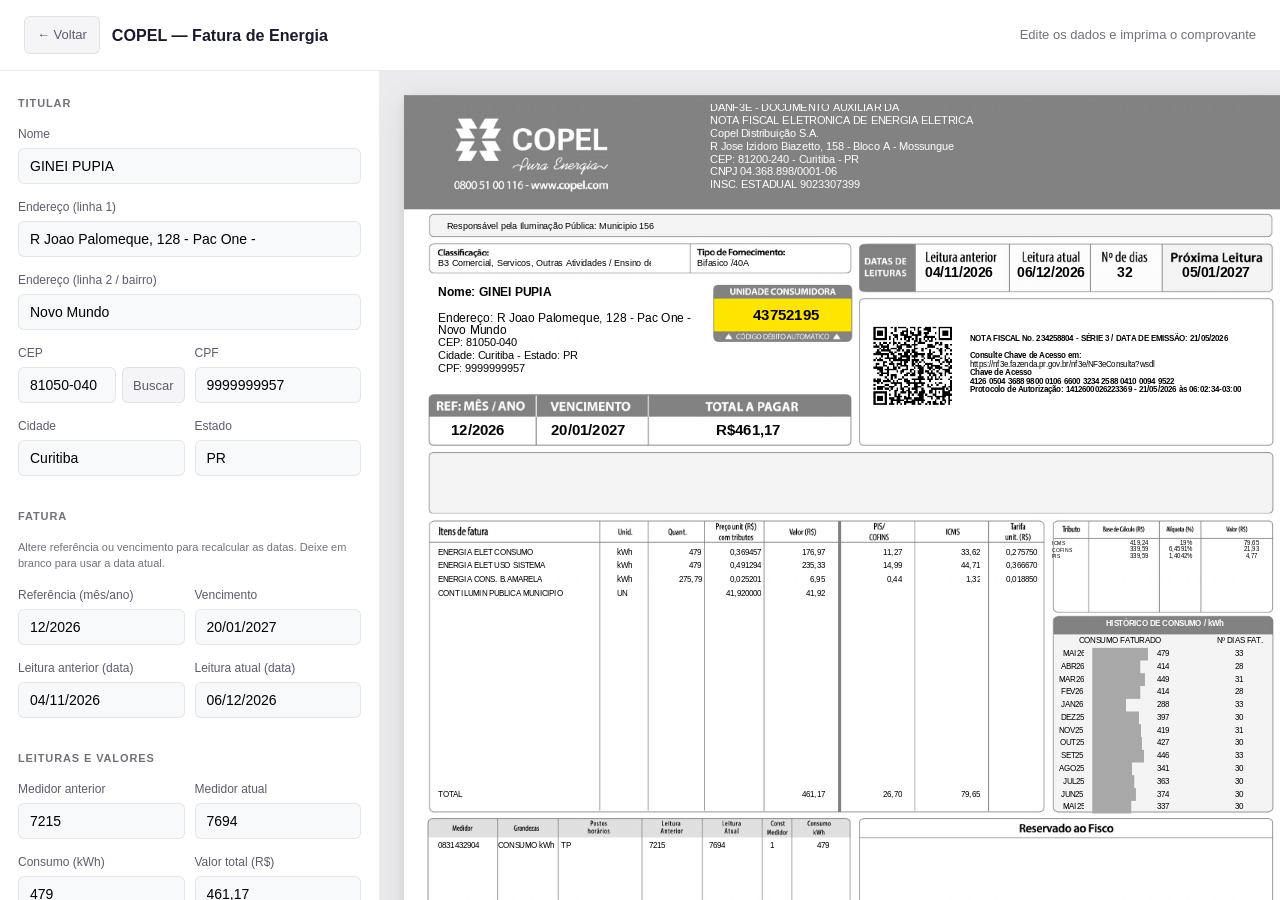
==== modulos/copel.html @ 579d8965 "1.1.0" ====
<!DOCTYPE html>
<html lang="pt-BR">
  <head>
    <meta charset="UTF-8" />
    <meta name="viewport" content="width=device-width, initial-scale=1.0" />
    <title>COPEL — Fatura de Energia</title>
    <style>
    *, *::before, *::after { box-sizing: border-box; margin: 0; padding: 0; }

    :root {
      --bg: #f5f5f7;
      --surface: #ffffff;
      --border: rgba(0, 0, 0, 0.08);
      --border-focus: rgba(233, 69, 96, 0.35);
      --text-primary: #1a1a2e;
      --text-secondary: #5c5c6e;
      --text-muted: #71717a;
      --accent: #e94560;
      --radius: 10px;
      --radius-sm: 6px;
    }

    html, body {
      height: 100%;
      overflow: hidden;
      font-family: "Segoe UI", Arial, sans-serif;
      background: var(--bg);
      color: var(--text-primary);
      font-size: 14px;
      line-height: 1.5;
    }

    a { color: inherit; text-decoration: none; }

    .app {
      display: grid;
      grid-template-columns: 380px 1fr;
      grid-template-rows: auto minmax(0, 1fr);
      height: 100vh;
      height: 100dvh;
      overflow: hidden;
    }

    .app-header {
      grid-column: 1 / -1;
      padding: 16px 24px;
      background: var(--surface);
      border-bottom: 1px solid var(--border);
      display: flex;
      align-items: center;
      gap: 12px;
    }

    .btn-back {
      display: inline-flex;
      align-items: center;
      gap: 6px;
      padding: 8px 12px;
      border-radius: var(--radius-sm);
      font-size: 13px;
      font-weight: 500;
      color: var(--text-secondary);
      background: var(--bg);
      border: 1px solid var(--border);
    }

    .app-header h1 { font-size: 1.15rem; font-weight: 700; }
    .app-header p { font-size: 13px; color: var(--text-muted); margin-left: auto; }

    .sidebar {
      background: var(--surface);
      border-right: 1px solid var(--border);
      padding: 20px 18px;
      overflow-y: auto;
      min-height: 0;
      display: flex;
      flex-direction: column;
      gap: 14px;
    }

    .sidebar-title {
      font-size: 11px;
      font-weight: 600;
      letter-spacing: 0.08em;
      text-transform: uppercase;
      color: var(--text-muted);
      margin-top: 4px;
    }

    .field { display: flex; flex-direction: column; gap: 5px; }
    .field label { font-size: 12px; font-weight: 500; color: var(--text-secondary); }
    .field input {
      width: 100%;
      padding: 9px 11px;
      border: 1px solid var(--border);
      border-radius: var(--radius-sm);
      font-family: inherit;
      font-size: 14px;
      background: #f8f9fa;
    }
    .field input:focus {
      outline: none;
      border-color: var(--border-focus);
      background: #fff;
    }

    .field-row {
      display: grid;
      grid-template-columns: 1fr 1fr;
      gap: 10px;
    }

    .field-hint {
      font-size: 11px;
      color: var(--text-muted);
    }

    .divider { height: 1px; background: var(--border); }

    .btn {
      appearance: none;
      border: 1px solid var(--border);
      border-radius: var(--radius-sm);
      padding: 10px 14px;
      font-weight: 600;
      font-size: 14px;
      cursor: pointer;
      display: inline-flex;
      align-items: center;
      justify-content: center;
      gap: 8px;
    }

    .btn-primary {
      background: var(--accent);
      border-color: transparent;
      color: #fff;
      width: 100%;
    }

    .preview-area {
      padding: 24px;
      overflow: auto;
      background: #ebebed;
      min-height: 0;
      min-width: 0;
    }

    .preview-wrap {
      width: 893px;
      margin: 0 auto;
      background: #fff;
      box-shadow: 0 2px 8px rgba(0,0,0,0.06), 0 8px 32px rgba(0,0,0,0.09);
      overflow: hidden;
    }

    #frame-doc {
      display: block;
      width: 893px;
      height: 1263px;
      border: none;
      background: #fff;
      overflow: hidden;
      vertical-align: top;
    }

    #msg-erro-doc {
      display: none;
      padding: 16px;
      margin: 24px;
      background: #fff3f3;
      border: 1px solid #e74c3c;
      border-radius: 8px;
      color: #c0392b;
      font-size: 14px;
    }

    #msg-erro-doc.visivel { display: block; }

    @media (max-width: 900px) {
      .app { grid-template-columns: 1fr; grid-template-rows: auto auto 1fr; overflow: auto; height: auto; min-height: 100vh; }
      html, body { overflow: auto; }
      .sidebar { max-height: none; border-right: none; border-bottom: 1px solid var(--border); }
      .field-row { grid-template-columns: 1fr; }
    }

    @media print {
      .app-header,
      .sidebar,
      #msg-erro-doc { display: none !important; }
      html, body, .app {
        overflow: hidden !important;
        height: auto !important;
        margin: 0 !important;
        padding: 0 !important;
      }
      .preview-area {
        padding: 0 !important;
        margin: 0 !important;
        background: #fff !important;
        overflow: hidden !important;
      }
      .preview-wrap {
        box-shadow: none !important;
        margin: 0 !important;
        width: 210mm !important;
        height: 297mm !important;
        overflow: hidden !important;
      }
      #frame-doc {
        width: 210mm !important;
        height: 297mm !important;
        min-height: auto !important;
        box-shadow: none !important;
        border: none !important;
      }
    }
    </style>
  </head>
  <body>
    <div class="app">
      <header class="app-header no-print">
        <a href="../index.html" class="btn-back">← Voltar</a>
        <h1>COPEL — Fatura de Energia</h1>
        <p>Edite os dados e imprima o comprovante</p>
      </header>

      <aside class="sidebar no-print">
        <span class="sidebar-title">Titular</span>
        <div class="field">
          <label for="inp-nome">Nome</label>
          <input id="inp-nome" type="text" autocapitalize="characters" style="text-transform:uppercase" />
        </div>
        <div class="field">
          <label for="inp-endereco1">Endereço (linha 1)</label>
          <input id="inp-endereco1" type="text" />
        </div>
        <div class="field">
          <label for="inp-endereco2">Endereço (linha 2 / bairro)</label>
          <input id="inp-endereco2" type="text" />
        </div>
        <div class="field-row">
          <div class="field">
            <label for="inp-cep">CEP <span id="cep-status" style="font-size:11px;font-weight:400;color:var(--text-muted)"></span></label>
            <div style="display:flex;gap:6px">
              <input id="inp-cep" type="text" inputmode="numeric" maxlength="9" style="flex:1;min-width:0" />
              <button type="button" id="btn-buscar-cep" style="padding:0 10px;border-radius:var(--radius-sm);border:1px solid var(--border);background:var(--bg);font-size:13px;cursor:pointer;white-space:nowrap;color:var(--text-secondary)">Buscar</button>
            </div>
          </div>
          <div class="field">
            <label for="inp-cpf">CPF</label>
            <input id="inp-cpf" type="text" inputmode="numeric" maxlength="14" />
          </div>
        </div>
        <div class="field-row">
          <div class="field">
            <label for="inp-cidade">Cidade</label>
            <input id="inp-cidade" type="text" />
          </div>
          <div class="field">
            <label for="inp-estado">Estado</label>
            <input id="inp-estado" type="text" maxlength="2" />
          </div>
        </div>

        <div class="divider"></div>
        <span class="sidebar-title">Fatura</span>
        <p class="field-hint">Altere referência ou vencimento para recalcular as datas. Deixe em branco para usar a data atual.</p>
        <div class="field-row">
          <div class="field">
            <label for="inp-ref-mes">Referência (mês/ano)</label>
            <input id="inp-ref-mes" type="text" inputmode="numeric" maxlength="7" placeholder="MM/AAAA" />
          </div>
          <div class="field">
            <label for="inp-vencimento">Vencimento</label>
            <input id="inp-vencimento" type="text" inputmode="numeric" maxlength="10" placeholder="DD/MM/AAAA" />
          </div>
        </div>
        <div class="field-row">
          <div class="field">
            <label for="inp-leitura-ant">Leitura anterior (data)</label>
            <input id="inp-leitura-ant" type="text" readonly />
          </div>
          <div class="field">
            <label for="inp-leitura-atual">Leitura atual (data)</label>
            <input id="inp-leitura-atual" type="text" readonly />
          </div>
        </div>

        <div class="divider"></div>
        <span class="sidebar-title">Leituras e valores</span>
        <div class="field-row">
          <div class="field">
            <label for="inp-leitura-ant-num">Medidor anterior</label>
            <input id="inp-leitura-ant-num" type="text" inputmode="numeric" />
          </div>
          <div class="field">
            <label for="inp-leitura-atual-num">Medidor atual</label>
            <input id="inp-leitura-atual-num" type="text" inputmode="numeric" />
          </div>
        </div>
        <div class="field-row">
          <div class="field">
            <label for="inp-consumo">Consumo (kWh)</label>
            <input id="inp-consumo" type="text" inputmode="numeric" />
          </div>
          <div class="field">
            <label for="inp-valor">Valor total (R$)</label>
            <input id="inp-valor" type="text" inputmode="decimal" />
          </div>
        </div>
        <div class="field">
          <label for="inp-unidade">Unidade consumidora</label>
          <input id="inp-unidade" type="text" inputmode="numeric" />
        </div>

        <button type="button" id="btn-imprimir" class="btn btn-primary">Imprimir comprovante</button>
      </aside>

      <main class="preview-area">
        <p id="msg-erro-doc" class="no-print" role="alert">
          Não foi possível carregar o comprovante. Verifique se o arquivo <strong>modulos/copel/doc.html</strong> existe.
        </p>
        <div class="preview-wrap">
          <iframe id="frame-doc" title="Fatura COPEL" src="copel/doc.html" scrolling="no"></iframe>
        </div>
      </main>
    </div>

    <script>
      const $ = (id) => document.getElementById(id);
      const frame = $("frame-doc");
      const msgErroDoc = $("msg-erro-doc");

      const defaults = {
        nome: "GINEI PUPIA",
        endereco1: "R Joao Palomeque, 128 - Pac One -",
        endereco2: "Novo Mundo",
        cep: "81050-040",
        cidade: "Curitiba",
        estado: "PR",
        cpf: "9999999957",
        leituraAntNum: "7215",
        leituraAtualNum: "7694",
        consumo: "479",
        valor: "461,17",
        unidade: "43752195",
      };

      function pad2(n) { return String(n).padStart(2, "0"); }

      function formatarData(d) {
        return `${pad2(d.getDate())}/${pad2(d.getMonth() + 1)}/${d.getFullYear()}`;
      }

      function calcularDatasAutomaticas() {
        const hoje = new Date();
        const diasEntreLeituras = 32;

        // Mês de referência: usa o campo se preenchido e válido, senão mês atual
        const refMesStr = ($("inp-ref-mes") || {}).value || "";
        let refDate = null;
        if (/^\d{2}\/\d{4}$/.test(refMesStr.trim())) {
          const [m, y] = refMesStr.trim().split("/");
          const t = new Date(+y, +m - 1, 1);
          if (!isNaN(t.getTime())) refDate = t;
        }
        const base = refDate || hoje;
        const mes = base.getMonth();
        const ano = base.getFullYear();
        const refMes = `${pad2(mes + 1)}/${ano}`;

        // Vencimento: usa o campo se preenchido e válido, senão dia 20 do mês seguinte ao ref
        const vencStr = ($("inp-vencimento") || {}).value || "";
        let vencimento;
        if (/^\d{2}\/\d{2}\/\d{4}$/.test(vencStr.trim())) {
          vencimento = vencStr.trim();
        } else {
          let vencMes = mes + 1;
          let vencAno = ano;
          if (vencMes > 11) { vencMes = 0; vencAno += 1; }
          vencimento = formatarData(new Date(vencAno, vencMes, 20));
        }

        // Leitura atual: se ref personalizado, usa último dia do mês (sem ultrapassar hoje)
        let leituraAtual;
        if (refDate) {
          const ultimoDia = new Date(ano, mes + 1, 0);
          leituraAtual = ultimoDia > hoje ? new Date(hoje) : ultimoDia;
        } else {
          leituraAtual = new Date(hoje);
        }

        const leituraAnterior = new Date(leituraAtual);
        leituraAnterior.setDate(leituraAnterior.getDate() - diasEntreLeituras);

        const proximaLeitura = new Date(leituraAtual);
        proximaLeitura.setDate(proximaLeitura.getDate() + 30);

        const emissao = new Date(leituraAtual);
        emissao.setDate(emissao.getDate() + 2);

        return {
          refMes,
          vencimento,
          leituraAtual: formatarData(leituraAtual),
          leituraAnterior: formatarData(leituraAnterior),
          proximaLeitura: formatarData(proximaLeitura),
          numDias: String(diasEntreLeituras),
          emissao: formatarData(emissao),
        };
      }

      function maskMesAno(v) {
        const d = String(v || "").replace(/\D/g, "").slice(0, 6);
        if (d.length <= 2) return d;
        return `${d.slice(0, 2)}/${d.slice(2)}`;
      }

      function maskData(v) {
        const d = String(v || "").replace(/\D/g, "").slice(0, 8);
        if (d.length <= 2) return d;
        if (d.length <= 4) return `${d.slice(0, 2)}/${d.slice(2)}`;
        return `${d.slice(0, 2)}/${d.slice(2, 4)}/${d.slice(4)}`;
      }

      function maskCep(v) {
        const d = String(v || "").replace(/\D/g, "").slice(0, 8);
        if (d.length <= 5) return d;
        return `${d.slice(0, 5)}-${d.slice(5)}`;
      }

      function maskCpf(v) {
        const d = String(v || "").replace(/\D/g, "").slice(0, 11);
        if (d.length < 11) return d;
        return `${d.slice(0, 3)}.${d.slice(3, 6)}.${d.slice(6, 9)}-${d.slice(9)}`;
      }

      function maskCpfOculto(v) {
        const d = String(v || "").replace(/\D/g, "").slice(0, 11);
        if (d.length < 11) return maskCpf(d);
        return `***.***.*${d[7]}${d[8]}-${d[9]}${d[10]}`;
      }

      let _cpfRaw = "";

      function toTitleCase(str) {
        return str.toLowerCase().replace(/(?:^|\s)\S/g, (c) => c.toUpperCase());
      }

      async function buscarCep(cep) {
        const status = $("cep-status");
        const btn = $("btn-buscar-cep");
        status.textContent = "buscando...";
        status.style.color = "var(--text-muted)";
        btn.disabled = true;
        try {
          const r = await fetch(`https://viacep.com.br/ws/${cep}/json/`);
          if (!r.ok) throw new Error("erro");
          const d = await r.json();
          if (d.erro) throw new Error("não encontrado");
          if (d.logradouro) $("inp-endereco1").value = toTitleCase(d.logradouro);
          if (d.bairro) $("inp-endereco2").value = toTitleCase(d.bairro);
          if (d.localidade) $("inp-cidade").value = toTitleCase(d.localidade);
          if (d.uf) $("inp-estado").value = d.uf.toUpperCase();
          status.textContent = "✓";
          status.style.color = "#22c55e";
          aplicarNoDocumento();
        } catch (_) {
          status.textContent = "não encontrado";
          status.style.color = "#ef4444";
        } finally {
          btn.disabled = false;
        }
      }

      function cpfMascaradoFatura(cpf) {
        const d = String(cpf || "").replace(/\D/g, "");
        if (d.length < 11) return `CPF: ${cpf}`;
        return `CPF: ***.***.*${d[7]}${d[8]}-${d[9]}${d[10]}`;
      }

      function cpfMascaradoBoleto(cpf) {
        const d = String(cpf || "").replace(/\D/g, "");
        if (d.length < 11) return cpf;
        return `***.***.*${d[7]}${d[8]}-${d[9]}${d[10]}`;
      }

      function formatarValorReais(v) {
        const n = String(v || "").replace(",", ".").trim();
        const num = parseFloat(n);
        if (Number.isNaN(num)) return `R$${v}`;
        return `R$${num.toFixed(2).replace(".", ",")}`;
      }

      function formatarValorNum(v) {
        return String(v || "").replace(".", ",").replace(/[^\d,]/g, "");
      }

      function obterEstado() {
        const datas = calcularDatasAutomaticas();
        const leituraAnt = parseInt($("inp-leitura-ant-num").value, 10) || 0;
        const leituraAtu = parseInt($("inp-leitura-atual-num").value, 10) || 0;
        let consumo = $("inp-consumo").value.trim();
        if (!consumo && leituraAtu > leituraAnt) consumo = String(leituraAtu - leituraAnt);

        return {
          nome: $("inp-nome").value.trim().toUpperCase(),
          endereco1: $("inp-endereco1").value.trim(),
          endereco2: $("inp-endereco2").value.trim(),
          cep: $("inp-cep").value.trim(),
          cidade: $("inp-cidade").value.trim(),
          estado: $("inp-estado").value.trim().toUpperCase(),
          cpf: _cpfRaw || $("inp-cpf").value.replace(/\D/g, ""),
          leituraAntNum: $("inp-leitura-ant-num").value.trim(),
          leituraAtualNum: $("inp-leitura-atual-num").value.trim(),
          consumo: consumo,
          valor: formatarValorNum($("inp-valor").value),
          unidade: $("inp-unidade").value.trim(),
          ...datas,
        };
      }

      function setCampo(doc, campo, texto) {
        doc.querySelectorAll(`[data-campo="${campo}"]`).forEach((el) => {
          el.textContent = texto;
        });
      }

      function ajustarAlturaPreview() {
        try {
          const doc = frame.contentDocument;
          const pf = doc && doc.getElementById("pf1");
          if (!pf) return;
          const altura = Math.ceil(pf.getBoundingClientRect().height) || 1263;
          frame.style.height = `${altura}px`;
          const wrap = frame.parentElement;
          if (wrap) wrap.style.height = `${altura}px`;
        } catch (_) {}
      }

      function aplicarNoDocumento() {
        let doc;
        try {
          doc = frame.contentDocument;
        } catch (_) {
          msgErroDoc.classList.add("visivel");
          return;
        }
        if (!doc || !doc.querySelector("#pf1")) {
          msgErroDoc.classList.add("visivel");
          return;
        }
        msgErroDoc.classList.remove("visivel");

        const s = obterEstado();
        const valorRs = formatarValorReais(s.valor);
        const boletoEnd = `${s.endereco1} ${s.endereco2} ${s.cidade} - ${s.estado} - CEP ${s.cep}`
          .replace(/\s+/g, " ")
          .trim()
          .toUpperCase();

        setCampo(doc, "nome-linha", `Nome: ${s.nome}`);
        setCampo(doc, "endereco-linha1", `Endereço: ${s.endereco1}`);
        setCampo(doc, "endereco-linha2", s.endereco2);
        setCampo(doc, "cep-linha", `CEP: ${s.cep}`);
        setCampo(doc, "cidade-linha", `Cidade: ${s.cidade} - Estado: ${s.estado}`);
        setCampo(doc, "cpf-linha", cpfMascaradoFatura(s.cpf));

        setCampo(doc, "ref-mes", s.refMes);
        setCampo(doc, "vencimento-meio", s.vencimento);
        setCampo(doc, "vencimento-boleto", s.vencimento);

        setCampo(doc, "leitura-anterior-data", s.leituraAnterior);
        setCampo(doc, "leitura-atual-data", s.leituraAtual);
        setCampo(doc, "proxima-leitura", s.proximaLeitura);
        setCampo(doc, "num-dias", s.numDias);
        setCampo(doc, "data-emissao", s.emissao);
        setCampo(doc, "data-doc-boleto", s.emissao);

        setCampo(doc, "leitura-ant-num", s.leituraAntNum);
        setCampo(doc, "leitura-atual-num", s.leituraAtualNum);
        setCampo(doc, "consumo-faturado", s.consumo);
        setCampo(doc, "unidade-consumidora", s.unidade);
        setCampo(doc, "unidade-boleto", s.unidade);

        setCampo(doc, "valor-header", valorRs);
        setCampo(doc, "valor-total-num", formatarValorNum(s.valor));
        setCampo(doc, "valor-boleto1", valorRs);
        setCampo(doc, "valor-boleto2", valorRs);

        setCampo(doc, "boleto-nome", s.nome.toUpperCase());
        setCampo(doc, "boleto-nome2", s.nome.toUpperCase());
        setCampo(doc, "boleto-cpf", cpfMascaradoBoleto(s.cpf));
        setCampo(doc, "boleto-cpf2", cpfMascaradoBoleto(s.cpf));
        setCampo(doc, "boleto-endereco", boletoEnd);

        if (!$("inp-ref-mes").value.trim()) $("inp-ref-mes").value = s.refMes;
        if (!$("inp-vencimento").value.trim()) $("inp-vencimento").value = s.vencimento;
        $("inp-leitura-ant").value = s.leituraAnterior;
        $("inp-leitura-atual").value = s.leituraAtual;
        if (s.consumo && !$("inp-consumo").value.trim()) $("inp-consumo").value = s.consumo;
        ajustarAlturaPreview();
      }

      function preencherFormulario() {
        $("inp-nome").value = defaults.nome.toUpperCase();
        $("inp-endereco1").value = defaults.endereco1;
        $("inp-endereco2").value = defaults.endereco2;
        $("inp-cep").value = defaults.cep;
        $("inp-cidade").value = defaults.cidade;
        $("inp-estado").value = defaults.estado;
        _cpfRaw = String(defaults.cpf).replace(/\D/g, "").slice(0, 11);
        $("inp-cpf").value = maskCpfOculto(_cpfRaw);
        $("inp-leitura-ant-num").value = defaults.leituraAntNum;
        $("inp-leitura-atual-num").value = defaults.leituraAtualNum;
        $("inp-consumo").value = defaults.consumo;
        $("inp-valor").value = defaults.valor;
        $("inp-unidade").value = defaults.unidade;
      }

      function aoDigitar() {
        aplicarNoDocumento();
      }

      frame.addEventListener("load", () => {
        setTimeout(() => {
          aplicarNoDocumento();
          ajustarAlturaPreview();
        }, 50);
      });

      frame.addEventListener("error", () => {
        msgErroDoc.classList.add("visivel");
      });

      document.querySelector(".sidebar").addEventListener("input", (e) => {
        if (e.target.id === "inp-nome") {
          const pos = e.target.selectionStart;
          e.target.value = e.target.value.toUpperCase();
          e.target.setSelectionRange(pos, pos);
        }
        if (e.target.id === "inp-ref-mes") e.target.value = maskMesAno(e.target.value);
        if (e.target.id === "inp-vencimento") e.target.value = maskData(e.target.value);
        if (e.target.id === "inp-cep") {
          e.target.value = maskCep(e.target.value);
          $("cep-status").textContent = "";
        }
        if (e.target.id === "inp-cpf") {
          _cpfRaw = e.target.value.replace(/\D/g, "").slice(0, 11);
          e.target.value = maskCpf(_cpfRaw);
        }
        if (e.target.id === "inp-leitura-ant-num" || e.target.id === "inp-leitura-atual-num") {
          const ant = parseInt($("inp-leitura-ant-num").value, 10) || 0;
          const atu = parseInt($("inp-leitura-atual-num").value, 10) || 0;
          if (atu > ant) $("inp-consumo").value = String(atu - ant);
        }
        aoDigitar();
      });

      $("btn-buscar-cep").addEventListener("click", () => {
        const digits = $("inp-cep").value.replace(/\D/g, "");
        if (digits.length === 8) buscarCep(digits);
        else { $("cep-status").textContent = "CEP incompleto"; $("cep-status").style.color = "#ef4444"; }
      });

      $("inp-cpf").addEventListener("focus", () => {
        $("inp-cpf").value = maskCpf(_cpfRaw);
      });

      $("inp-cpf").addEventListener("blur", () => {
        _cpfRaw = $("inp-cpf").value.replace(/\D/g, "").slice(0, 11);
        if (_cpfRaw.length === 11) $("inp-cpf").value = maskCpfOculto(_cpfRaw);
      });

      $("btn-imprimir").addEventListener("click", () => {
        aplicarNoDocumento();
        const tituloOriginal = document.title;
        const nome = $("inp-nome").value.trim() || "COPEL";
        document.title = `Fatura COPEL ${nome}`;
        const imprimir = () => {
          try {
            const win = frame.contentWindow;
            if (!win || !frame.contentDocument?.getElementById("pf1")) {
              window.print();
              return;
            }
            win.focus();
            win.print();
          } catch (_) {
            window.print();
          }
        };
        setTimeout(imprimir, 100);
        setTimeout(() => { document.title = tituloOriginal; }, 2000);
      });

      (function aplicarTema() {
        try {
          const cfg = JSON.parse(localStorage.getItem("lanhouse_config") || "{}");
          if (cfg.corTema) document.documentElement.style.setProperty("--accent", cfg.corTema);
        } catch (_) {}
      })();

      preencherFormulario();
      // iframe pode carregar depois do script — load handler aplica os dados
    </script>
  </body>
</html>
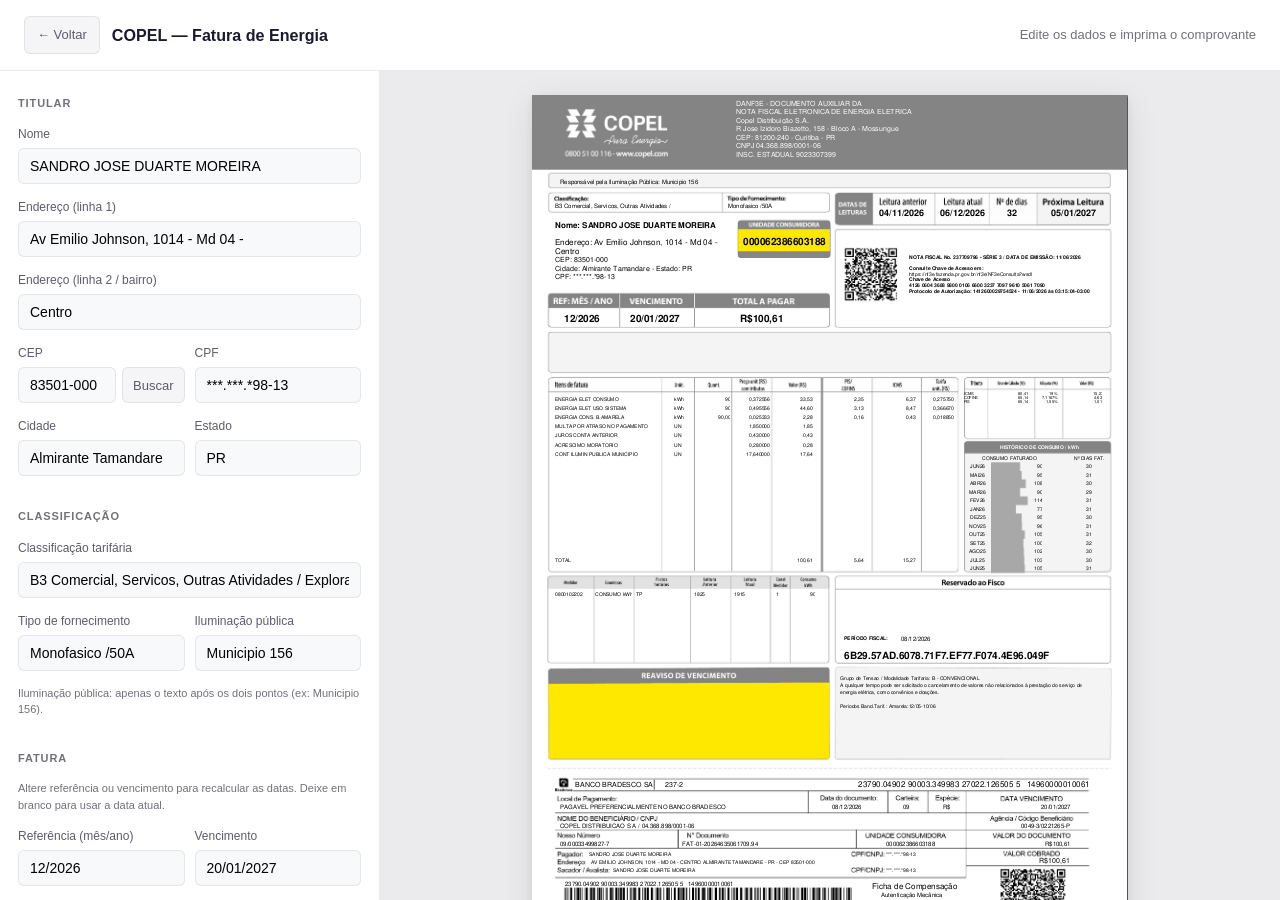
==== commit 38adc710: "1.1.1" ====
--- a/modulos/copel.html
+++ b/modulos/copel.html
@@ -113,6 +113,30 @@
     .field-hint {
       font-size: 11px;
       color: var(--text-muted);
+    }
+
+    .checkbox-label {
+      display: flex;
+      align-items: center;
+      gap: 8px;
+      cursor: pointer;
+      font-size: 14px;
+      color: var(--text-primary);
+    }
+
+    .checkbox-label input {
+      width: 16px;
+      height: 16px;
+      accent-color: var(--accent);
+    }
+
+    .reaviso-campos {
+      display: grid;
+      gap: 10px;
+    }
+
+    .reaviso-campos[hidden] {
+      display: none !important;
     }
 
     .divider { height: 1px; background: var(--border); }
@@ -147,21 +171,21 @@
     }
 
     .preview-wrap {
-      width: 893px;
+      width: 596px;
       margin: 0 auto;
       background: #fff;
       box-shadow: 0 2px 8px rgba(0,0,0,0.06), 0 8px 32px rgba(0,0,0,0.09);
       overflow: hidden;
     }
 
-    #frame-doc {
+    #copel-doc {
       display: block;
-      width: 893px;
-      height: 1263px;
-      border: none;
+      width: 596px;
+      height: 842px;
+      margin: 0;
+      padding: 0;
       background: #fff;
       overflow: hidden;
-      vertical-align: top;
     }
 
     #msg-erro-doc {
@@ -207,15 +231,675 @@
         height: 297mm !important;
         overflow: hidden !important;
       }
-      #frame-doc {
+      #copel-doc {
         width: 210mm !important;
         height: 297mm !important;
-        min-height: auto !important;
-        box-shadow: none !important;
-        border: none !important;
+        overflow: hidden !important;
       }
     }
     </style>
+    <!-- @build:copel-styles-start -->
+<style id="copel-doc-styles">
+
+/*! 
+ * Base CSS for pdf2htmlEX
+ * Copyright 2012,2013 Lu Wang <coolwanglu@gmail.com> 
+ * https://github.com/pdf2htmlEX/pdf2htmlEX/blob/master/share/LICENSE
+ */#sidebar{position:absolute;top:0;left:0;bottom:0;width:250px;padding:0;margin:0;overflow:auto}#page-container{position:absolute;top:0;left:0;margin:0;padding:0;border:0}@media screen{#sidebar.opened+#page-container{left:250px}#page-container{bottom:0;right:0;overflow:auto}.loading-indicator{display:none}.loading-indicator.active{display:block;position:absolute;width:64px;height:64px;top:50%;left:50%;margin-top:-32px;margin-left:-32px}.loading-indicator img{position:absolute;top:0;left:0;bottom:0;right:0}}@media print{@page{margin:0}html{margin:0}body{margin:0;-webkit-print-color-adjust:exact}#sidebar{display:none}#page-container{width:auto;height:auto;overflow:visible;background-color:transparent}.d{display:none}}.pf{position:relative;background-color:white;overflow:hidden;margin:0;border:0}.pc{position:absolute;border:0;padding:0;margin:0;top:0;left:0;width:100%;height:100%;overflow:hidden;display:block;transform-origin:0 0;-ms-transform-origin:0 0;-webkit-transform-origin:0 0}.pc.opened{display:block}.bf{position:absolute;border:0;margin:0;top:0;bottom:0;width:100%;height:100%;-ms-user-select:none;-moz-user-select:none;-webkit-user-select:none;user-select:none}.bi{position:absolute;border:0;margin:0;-ms-user-select:none;-moz-user-select:none;-webkit-user-select:none;user-select:none}@media print{.pf{margin:0;box-shadow:none;page-break-after:always;page-break-inside:avoid}@-moz-document url-prefix(){.pf{overflow:visible;border:1px solid #fff}.pc{overflow:visible}}}.c{position:absolute;border:0;padding:0;margin:0;overflow:hidden;display:block}.t{position:absolute;white-space:pre;font-size:1px;transform-origin:0 100%;-ms-transform-origin:0 100%;-webkit-transform-origin:0 100%;unicode-bidi:bidi-override;-moz-font-feature-settings:"liga" 0}.t:after{content:''}.t:before{content:'';display:inline-block}.t span{position:relative;unicode-bidi:bidi-override}._{display:inline-block;color:transparent;z-index:-1}::selection{background:rgba(127,255,255,0.4)}::-moz-selection{background:rgba(127,255,255,0.4)}.pi{display:none}.d{position:absolute;transform-origin:0 100%;-ms-transform-origin:0 100%;-webkit-transform-origin:0 100%}.it{border:0;background-color:rgba(255,255,255,0.0)}.ir:hover{cursor:pointer}
+
+/*! 
+ * Fancy styles for pdf2htmlEX
+ * Copyright 2012,2013 Lu Wang <coolwanglu@gmail.com> 
+ * https://github.com/pdf2htmlEX/pdf2htmlEX/blob/master/share/LICENSE
+ */@keyframes fadein{from{opacity:0}to{opacity:1}}@-webkit-keyframes fadein{from{opacity:0}to{opacity:1}}@keyframes swing{0{transform:rotate(0)}10%{transform:rotate(0)}90%{transform:rotate(720deg)}100%{transform:rotate(720deg)}}@-webkit-keyframes swing{0{-webkit-transform:rotate(0)}10%{-webkit-transform:rotate(0)}90%{-webkit-transform:rotate(720deg)}100%{-webkit-transform:rotate(720deg)}}@media screen{#sidebar{background-color:#2f3236;background-image:url("[data-uri]")}#outline{font-family:Georgia,Times,"Times New Roman",serif;font-size:13px;margin:2em 1em}#outline ul{padding:0}#outline li{list-style-type:none;margin:1em 0}#outline li>ul{margin-left:1em}#outline a,#outline a:visited,#outline a:hover,#outline a:active{line-height:1.2;color:#e8e8e8;text-overflow:ellipsis;white-space:nowrap;text-decoration:none;display:block;overflow:hidden;outline:0}#outline a:hover{color:#0cf}#page-container{background-color:#9e9e9e;background-image:url("[data-uri]");-webkit-transition:left 500ms;transition:left 500ms}.pf{margin:13px auto;box-shadow:1px 1px 3px 1px #333;border-collapse:separate}.pc.opened{-webkit-animation:fadein 100ms;animation:fadein 100ms}.loading-indicator.active{-webkit-animation:swing 1.5s ease-in-out .01s infinite alternate none;animation:swing 1.5s ease-in-out .01s infinite alternate none}.checked{background:no-repeat url([data-uri])}}
+
+.ff0{font-family:sans-serif;visibility:hidden;}
+@font-face{font-family:ff1;src:url('[data-uri]')format("woff");}.ff1{font-family:ff1;line-height:1.374000;font-style:normal;font-weight:normal;visibility:visible;}
+@font-face{font-family:ff2;src:url('[data-uri]')format("woff");}.ff2{font-family:ff2;line-height:1.377000;font-style:normal;font-weight:normal;visibility:visible;}
+.m0{transform:matrix(0.250000,0.000000,0.000000,0.250000,0,0);-ms-transform:matrix(0.250000,0.000000,0.000000,0.250000,0,0);-webkit-transform:matrix(0.250000,0.000000,0.000000,0.250000,0,0);}
+.v0{vertical-align:0.000000px;}
+.ls0{letter-spacing:0.000000px;}
+.sc_{text-shadow:none;}
+.sc0{text-shadow:-0.015em 0 transparent,0 0.015em transparent,0.015em 0 transparent,0 -0.015em  transparent;}
+@media screen and (-webkit-min-device-pixel-ratio:0){
+.sc_{-webkit-text-stroke:0px transparent;}
+.sc0{-webkit-text-stroke:0.015em transparent;text-shadow:none;}
+}
+.ws0{word-spacing:0.000000px;}
+.ws3{word-spacing:0.448000px;}
+.ws1{word-spacing:2.664000px;}
+.ws2{word-spacing:4.008000px;}
+.fc2{color:transparent;}
+.fc1{color:rgb(0,0,0);}
+.fc0{color:rgb(255,255,255);}
+.fs6{font-size:14.000000px;}
+.fs7{font-size:16.000000px;}
+.fs5{font-size:20.000000px;}
+.fs1{font-size:24.000000px;}
+.fs0{font-size:28.000000px;}
+.fs4{font-size:32.000000px;}
+.fs2{font-size:36.000000px;}
+.fs3{font-size:40.000000px;}
+.y0{bottom:-0.240000px;}
+.y3e{bottom:1.340000px;}
+.y4{bottom:1.440000px;}
+.y2{bottom:1.450000px;}
+.y2c{bottom:1.630000px;}
+.y67{bottom:1.640000px;}
+.y29{bottom:1.780000px;}
+.y59{bottom:1.840000px;}
+.y63{bottom:1.850000px;}
+.y40{bottom:2.040000px;}
+.y42{bottom:2.050000px;}
+.y15{bottom:2.140000px;}
+.y17{bottom:2.150000px;}
+.y4b{bottom:2.180000px;}
+.yb{bottom:2.450000px;}
+.yf{bottom:2.670000px;}
+.y30{bottom:2.740000px;}
+.y1a{bottom:2.750000px;}
+.y66{bottom:2.830000px;}
+.y69{bottom:2.860000px;}
+.yd{bottom:2.970000px;}
+.y20{bottom:3.100000px;}
+.y22{bottom:3.110000px;}
+.y56{bottom:3.150000px;}
+.y52{bottom:3.870000px;}
+.y51{bottom:4.170000px;}
+.y4d{bottom:4.580000px;}
+.y4f{bottom:4.880000px;}
+.y54{bottom:5.510000px;}
+.y65{bottom:28.350000px;}
+.y64{bottom:36.850000px;}
+.y62{bottom:45.360000px;}
+.y61{bottom:48.190000px;}
+.y60{bottom:60.950000px;}
+.y5f{bottom:69.170000px;}
+.y5d{bottom:70.870000px;}
+.y5e{bottom:77.110000px;}
+.y5c{bottom:86.460000px;}
+.y5b{bottom:106.300000px;}
+.y5a{bottom:124.730000px;}
+.y6c{bottom:140.320000px;}
+.y58{bottom:147.410000px;}
+.y6b{bottom:148.820000px;}
+.y6a{bottom:157.320000px;}
+.y68{bottom:165.830000px;}
+.y4e{bottom:174.330000px;}
+.y4c{bottom:187.080000px;}
+.y4a{bottom:196.150000px;}
+.y49{bottom:217.030000px;}
+.y48{bottom:224.970000px;}
+.y45{bottom:225.350000px;}
+.y44{bottom:232.440000px;}
+.y47{bottom:232.910000px;}
+.y43{bottom:239.520000px;}
+.y46{bottom:240.850000px;}
+.y41{bottom:246.610000px;}
+.y3f{bottom:253.700000px;}
+.y53{bottom:272.120000px;}
+.y50{bottom:291.970000px;}
+.y3d{bottom:338.740000px;}
+.y3c{bottom:362.840000px;}
+.y57{bottom:370.630000px;}
+.y3b{bottom:371.340000px;}
+.y3a{bottom:379.850000px;}
+.y39{bottom:388.350000px;}
+.y38{bottom:396.850000px;}
+.y37{bottom:405.360000px;}
+.y36{bottom:413.860000px;}
+.y35{bottom:422.370000px;}
+.y34{bottom:430.870000px;}
+.y33{bottom:439.370000px;}
+.y32{bottom:447.880000px;}
+.y31{bottom:456.380000px;}
+.y2f{bottom:464.890000px;}
+.y2e{bottom:473.390000px;}
+.y27{bottom:476.930000px;}
+.y2d{bottom:484.730000px;}
+.y26{bottom:486.140000px;}
+.y25{bottom:495.360000px;}
+.y24{bottom:504.570000px;}
+.y23{bottom:513.780000px;}
+.y21{bottom:522.990000px;}
+.y2b{bottom:531.500000px;}
+.y1f{bottom:532.210000px;}
+.y2a{bottom:535.750000px;}
+.y28{bottom:540.000000px;}
+.y10{bottom:612.280000px;}
+.y1e{bottom:640.630000px;}
+.y1d{bottom:646.300000px;}
+.y1c{bottom:651.970000px;}
+.y18{bottom:654.810000px;}
+.y1b{bottom:657.640000px;}
+.y16{bottom:663.310000px;}
+.y14{bottom:671.820000px;}
+.y19{bottom:674.650000px;}
+.y13{bottom:682.170000px;}
+.ye{bottom:688.820000px;}
+.y12{bottom:690.670000px;}
+.y11{bottom:707.680000px;}
+.yc{bottom:717.160000px;}
+.ya{bottom:725.670000px;}
+.y55{bottom:749.770000px;}
+.y9{bottom:778.110000px;}
+.y8{bottom:786.610000px;}
+.y7{bottom:795.110000px;}
+.y6{bottom:803.620000px;}
+.y5{bottom:812.120000px;}
+.y3{bottom:820.630000px;}
+.y1{bottom:829.130000px;}
+.he{height:5.670000px;}
+.h2{height:7.090000px;}
+.h11{height:7.940000px;}
+.h4{height:8.500000px;}
+.hd{height:9.210000px;}
+.h14{height:9.920000px;}
+.h6{height:11.340000px;}
+.h12{height:12.760000px;}
+.hf{height:15.050000px;}
+.h13{height:17.010000px;}
+.h10{height:17.200000px;}
+.hb{height:21.400000px;}
+.hc{height:21.500000px;}
+.h5{height:25.800000px;}
+.h15{height:29.960000px;}
+.h3{height:30.100000px;}
+.h9{height:34.240000px;}
+.ha{height:34.400000px;}
+.h7{height:38.520000px;}
+.h8{height:42.800000px;}
+.h0{height:841.890000px;}
+.h1{height:842.160000px;}
+.w1c{width:7.090000px;}
+.w11{width:14.170000px;}
+.w1b{width:17.010000px;}
+.w17{width:18.430000px;}
+.w16{width:19.840000px;}
+.w15{width:21.260000px;}
+.w14{width:22.680000px;}
+.w18{width:25.510000px;}
+.w1e{width:28.350000px;}
+.w12{width:31.180000px;}
+.w13{width:34.020000px;}
+.w1d{width:36.850000px;}
+.w7{width:42.520000px;}
+.w6{width:48.190000px;}
+.w5{width:56.690000px;}
+.wa{width:62.360000px;}
+.w8{width:68.030000px;}
+.w9{width:70.870000px;}
+.w1a{width:73.700000px;}
+.w20{width:79.370000px;}
+.w4{width:85.040000px;}
+.w19{width:89.290000px;}
+.w10{width:107.720000px;}
+.w26{width:113.390000px;}
+.wb{width:119.060000px;}
+.w23{width:133.230000px;}
+.w3{width:141.730000px;}
+.we{width:160.160000px;}
+.wd{width:172.910000px;}
+.wc{width:175.750000px;}
+.w2{width:198.430000px;}
+.wf{width:218.270000px;}
+.w27{width:240.950000px;}
+.w25{width:246.610000px;}
+.w21{width:255.120000px;}
+.w24{width:269.300000px;}
+.w1f{width:272.130000px;}
+.w29{width:283.460000px;}
+.w2a{width:337.320000px;}
+.w28{width:368.500000px;}
+.w22{width:425.200000px;}
+.w0{width:595.280000px;}
+.w1{width:595.440000px;}
+.x0{left:0.000000px;}
+.x7{left:1.580000px;}
+.x21{left:2.640000px;}
+.x5{left:5.830000px;}
+.x22{left:7.090000px;}
+.x2a{left:8.670000px;}
+.x20{left:9.830000px;}
+.xb{left:11.500000px;}
+.x1b{left:12.940000px;}
+.xd{left:14.170000px;}
+.x9{left:16.260000px;}
+.xe{left:17.370000px;}
+.x16{left:18.680000px;}
+.x17{left:21.670000px;}
+.x2{left:22.680000px;}
+.x19{left:24.290000px;}
+.x15{left:25.630000px;}
+.x3d{left:28.350000px;}
+.x37{left:29.840000px;}
+.x4b{left:32.600000px;}
+.x45{left:35.340000px;}
+.x11{left:37.850000px;}
+.x27{left:42.980000px;}
+.x32{left:51.130000px;}
+.x3a{left:52.790000px;}
+.x36{left:53.860000px;}
+.x44{left:55.020000px;}
+.x49{left:56.690000px;}
+.x48{left:59.030000px;}
+.x2c{left:62.930000px;}
+.x34{left:76.540000px;}
+.x4a{left:80.790000px;}
+.x2d{left:90.710000px;}
+.xf{left:92.130000px;}
+.x39{left:96.380000px;}
+.x38{left:107.720000px;}
+.x35{left:110.550000px;}
+.x3e{left:133.230000px;}
+.x13{left:141.730000px;}
+.x2e{left:145.980000px;}
+.x46{left:150.240000px;}
+.x14{left:167.240000px;}
+.x10{left:170.080000px;}
+.x2f{left:185.670000px;}
+.x3{left:195.590000px;}
+.x1{left:204.090000px;}
+.xc{left:209.760000px;}
+.x30{left:218.270000px;}
+.x31{left:226.770000px;}
+.x18{left:246.610000px;}
+.x40{left:300.470000px;}
+.x33{left:307.560000px;}
+.x1a{left:308.980000px;}
+.x3b{left:311.810000px;}
+.x3f{left:325.980000px;}
+.x4c{left:340.160000px;}
+.x4{left:341.570000px;}
+.x4d{left:348.660000px;}
+.x47{left:354.330000px;}
+.x1c{left:362.830000px;}
+.x3c{left:368.500000px;}
+.x41{left:371.340000px;}
+.x12{left:377.010000px;}
+.x1d{left:399.690000px;}
+.x6{left:406.770000px;}
+.x42{left:411.020000px;}
+.x25{left:430.870000px;}
+.x1e{left:432.280000px;}
+.x28{left:436.540000px;}
+.x4e{left:450.710000px;}
+.x43{left:453.540000px;}
+.x8{left:459.210000px;}
+.x24{left:462.050000px;}
+.x1f{left:476.220000px;}
+.x29{left:493.230000px;}
+.x26{left:498.900000px;}
+.xa{left:507.400000px;}
+.x4f{left:535.750000px;}
+.x23{left:544.250000px;}
+.x2b{left:552.760000px;}
+@media print{
+.v0{vertical-align:0.000000pt;}
+.ls0{letter-spacing:0.000000pt;}
+.ws0{word-spacing:0.000000pt;}
+.ws3{word-spacing:0.597333pt;}
+.ws1{word-spacing:3.552000pt;}
+.ws2{word-spacing:5.344000pt;}
+.fs6{font-size:18.666667pt;}
+.fs7{font-size:21.333333pt;}
+.fs5{font-size:26.666667pt;}
+.fs1{font-size:32.000000pt;}
+.fs0{font-size:37.333333pt;}
+.fs4{font-size:42.666667pt;}
+.fs2{font-size:48.000000pt;}
+.fs3{font-size:53.333333pt;}
+.y0{bottom:-0.320000pt;}
+.y3e{bottom:1.786667pt;}
+.y4{bottom:1.920000pt;}
+.y2{bottom:1.933333pt;}
+.y2c{bottom:2.173333pt;}
+.y67{bottom:2.186667pt;}
+.y29{bottom:2.373333pt;}
+.y59{bottom:2.453333pt;}
+.y63{bottom:2.466667pt;}
+.y40{bottom:2.720000pt;}
+.y42{bottom:2.733333pt;}
+.y15{bottom:2.853333pt;}
+.y17{bottom:2.866667pt;}
+.y4b{bottom:2.906667pt;}
+.yb{bottom:3.266667pt;}
+.yf{bottom:3.560000pt;}
+.y30{bottom:3.653333pt;}
+.y1a{bottom:3.666667pt;}
+.y66{bottom:3.773333pt;}
+.y69{bottom:3.813333pt;}
+.yd{bottom:3.960000pt;}
+.y20{bottom:4.133333pt;}
+.y22{bottom:4.146667pt;}
+.y56{bottom:4.200000pt;}
+.y52{bottom:5.160000pt;}
+.y51{bottom:5.560000pt;}
+.y4d{bottom:6.106667pt;}
+.y4f{bottom:6.506667pt;}
+.y54{bottom:7.346667pt;}
+.y65{bottom:37.800000pt;}
+.y64{bottom:49.133333pt;}
+.y62{bottom:60.480000pt;}
+.y61{bottom:64.253333pt;}
+.y60{bottom:81.266667pt;}
+.y5f{bottom:92.226667pt;}
+.y5d{bottom:94.493333pt;}
+.y5e{bottom:102.813333pt;}
+.y5c{bottom:115.280000pt;}
+.y5b{bottom:141.733333pt;}
+.y5a{bottom:166.306667pt;}
+.y6c{bottom:187.093333pt;}
+.y58{bottom:196.546667pt;}
+.y6b{bottom:198.426667pt;}
+.y6a{bottom:209.760000pt;}
+.y68{bottom:221.106667pt;}
+.y4e{bottom:232.440000pt;}
+.y4c{bottom:249.440000pt;}
+.y4a{bottom:261.533333pt;}
+.y49{bottom:289.373333pt;}
+.y48{bottom:299.960000pt;}
+.y45{bottom:300.466667pt;}
+.y44{bottom:309.920000pt;}
+.y47{bottom:310.546667pt;}
+.y43{bottom:319.360000pt;}
+.y46{bottom:321.133333pt;}
+.y41{bottom:328.813333pt;}
+.y3f{bottom:338.266667pt;}
+.y53{bottom:362.826667pt;}
+.y50{bottom:389.293333pt;}
+.y3d{bottom:451.653333pt;}
+.y3c{bottom:483.786667pt;}
+.y57{bottom:494.173333pt;}
+.y3b{bottom:495.120000pt;}
+.y3a{bottom:506.466667pt;}
+.y39{bottom:517.800000pt;}
+.y38{bottom:529.133333pt;}
+.y37{bottom:540.480000pt;}
+.y36{bottom:551.813333pt;}
+.y35{bottom:563.160000pt;}
+.y34{bottom:574.493333pt;}
+.y33{bottom:585.826667pt;}
+.y32{bottom:597.173333pt;}
+.y31{bottom:608.506667pt;}
+.y2f{bottom:619.853333pt;}
+.y2e{bottom:631.186667pt;}
+.y27{bottom:635.906667pt;}
+.y2d{bottom:646.306667pt;}
+.y26{bottom:648.186667pt;}
+.y25{bottom:660.480000pt;}
+.y24{bottom:672.760000pt;}
+.y23{bottom:685.040000pt;}
+.y21{bottom:697.320000pt;}
+.y2b{bottom:708.666667pt;}
+.y1f{bottom:709.613333pt;}
+.y2a{bottom:714.333333pt;}
+.y28{bottom:720.000000pt;}
+.y10{bottom:816.373333pt;}
+.y1e{bottom:854.173333pt;}
+.y1d{bottom:861.733333pt;}
+.y1c{bottom:869.293333pt;}
+.y18{bottom:873.080000pt;}
+.y1b{bottom:876.853333pt;}
+.y16{bottom:884.413333pt;}
+.y14{bottom:895.760000pt;}
+.y19{bottom:899.533333pt;}
+.y13{bottom:909.560000pt;}
+.ye{bottom:918.426667pt;}
+.y12{bottom:920.893333pt;}
+.y11{bottom:943.573333pt;}
+.yc{bottom:956.213333pt;}
+.ya{bottom:967.560000pt;}
+.y55{bottom:999.693333pt;}
+.y9{bottom:1037.480000pt;}
+.y8{bottom:1048.813333pt;}
+.y7{bottom:1060.146667pt;}
+.y6{bottom:1071.493333pt;}
+.y5{bottom:1082.826667pt;}
+.y3{bottom:1094.173333pt;}
+.y1{bottom:1105.506667pt;}
+.he{height:7.560000pt;}
+.h2{height:9.453333pt;}
+.h11{height:10.586667pt;}
+.h4{height:11.333333pt;}
+.hd{height:12.280000pt;}
+.h14{height:13.226667pt;}
+.h6{height:15.120000pt;}
+.h12{height:17.013333pt;}
+.hf{height:20.066667pt;}
+.h13{height:22.680000pt;}
+.h10{height:22.933333pt;}
+.hb{height:28.533333pt;}
+.hc{height:28.666667pt;}
+.h5{height:34.400000pt;}
+.h15{height:39.946667pt;}
+.h3{height:40.133333pt;}
+.h9{height:45.653333pt;}
+.ha{height:45.866667pt;}
+.h7{height:51.360000pt;}
+.h8{height:57.066667pt;}
+.h0{height:1122.520000pt;}
+.h1{height:1122.880000pt;}
+.w1c{width:9.453333pt;}
+.w11{width:18.893333pt;}
+.w1b{width:22.680000pt;}
+.w17{width:24.573333pt;}
+.w16{width:26.453333pt;}
+.w15{width:28.346667pt;}
+.w14{width:30.240000pt;}
+.w18{width:34.013333pt;}
+.w1e{width:37.800000pt;}
+.w12{width:41.573333pt;}
+.w13{width:45.360000pt;}
+.w1d{width:49.133333pt;}
+.w7{width:56.693333pt;}
+.w6{width:64.253333pt;}
+.w5{width:75.586667pt;}
+.wa{width:83.146667pt;}
+.w8{width:90.706667pt;}
+.w9{width:94.493333pt;}
+.w1a{width:98.266667pt;}
+.w20{width:105.826667pt;}
+.w4{width:113.386667pt;}
+.w19{width:119.053333pt;}
+.w10{width:143.626667pt;}
+.w26{width:151.186667pt;}
+.wb{width:158.746667pt;}
+.w23{width:177.640000pt;}
+.w3{width:188.973333pt;}
+.we{width:213.546667pt;}
+.wd{width:230.546667pt;}
+.wc{width:234.333333pt;}
+.w2{width:264.573333pt;}
+.wf{width:291.026667pt;}
+.w27{width:321.266667pt;}
+.w25{width:328.813333pt;}
+.w21{width:340.160000pt;}
+.w24{width:359.066667pt;}
+.w1f{width:362.840000pt;}
+.w29{width:377.946667pt;}
+.w2a{width:449.760000pt;}
+.w28{width:491.333333pt;}
+.w22{width:566.933333pt;}
+.w0{width:793.706667pt;}
+.w1{width:793.920000pt;}
+.x0{left:0.000000pt;}
+.x7{left:2.106667pt;}
+.x21{left:3.520000pt;}
+.x5{left:7.773333pt;}
+.x22{left:9.453333pt;}
+.x2a{left:11.560000pt;}
+.x20{left:13.106667pt;}
+.xb{left:15.333333pt;}
+.x1b{left:17.253333pt;}
+.xd{left:18.893333pt;}
+.x9{left:21.680000pt;}
+.xe{left:23.160000pt;}
+.x16{left:24.906667pt;}
+.x17{left:28.893333pt;}
+.x2{left:30.240000pt;}
+.x19{left:32.386667pt;}
+.x15{left:34.173333pt;}
+.x3d{left:37.800000pt;}
+.x37{left:39.786667pt;}
+.x4b{left:43.466667pt;}
+.x45{left:47.120000pt;}
+.x11{left:50.466667pt;}
+.x27{left:57.306667pt;}
+.x32{left:68.173333pt;}
+.x3a{left:70.386667pt;}
+.x36{left:71.813333pt;}
+.x44{left:73.360000pt;}
+.x49{left:75.586667pt;}
+.x48{left:78.706667pt;}
+.x2c{left:83.906667pt;}
+.x34{left:102.053333pt;}
+.x4a{left:107.720000pt;}
+.x2d{left:120.946667pt;}
+.xf{left:122.840000pt;}
+.x39{left:128.506667pt;}
+.x38{left:143.626667pt;}
+.x35{left:147.400000pt;}
+.x3e{left:177.640000pt;}
+.x13{left:188.973333pt;}
+.x2e{left:194.640000pt;}
+.x46{left:200.320000pt;}
+.x14{left:222.986667pt;}
+.x10{left:226.773333pt;}
+.x2f{left:247.560000pt;}
+.x3{left:260.786667pt;}
+.x1{left:272.120000pt;}
+.xc{left:279.680000pt;}
+.x30{left:291.026667pt;}
+.x31{left:302.360000pt;}
+.x18{left:328.813333pt;}
+.x40{left:400.626667pt;}
+.x33{left:410.080000pt;}
+.x1a{left:411.973333pt;}
+.x3b{left:415.746667pt;}
+.x3f{left:434.640000pt;}
+.x4c{left:453.546667pt;}
+.x4{left:455.426667pt;}
+.x4d{left:464.880000pt;}
+.x47{left:472.440000pt;}
+.x1c{left:483.773333pt;}
+.x3c{left:491.333333pt;}
+.x41{left:495.120000pt;}
+.x12{left:502.680000pt;}
+.x1d{left:532.920000pt;}
+.x6{left:542.360000pt;}
+.x42{left:548.026667pt;}
+.x25{left:574.493333pt;}
+.x1e{left:576.373333pt;}
+.x28{left:582.053333pt;}
+.x4e{left:600.946667pt;}
+.x43{left:604.720000pt;}
+.x8{left:612.280000pt;}
+.x24{left:616.066667pt;}
+.x1f{left:634.960000pt;}
+.x29{left:657.640000pt;}
+.x26{left:665.200000pt;}
+.xa{left:676.533333pt;}
+.x4f{left:714.333333pt;}
+.x23{left:725.666667pt;}
+.x2b{left:737.013333pt;}
+}
+
+
+#copel-doc #sidebar,
+#copel-doc #outline {
+  display: none !important;
+}
+@media screen {
+  #copel-doc {
+    margin: 0 !important;
+    padding: 0 !important;
+    background: #fff !important;
+    overflow: hidden !important;
+    width: 596px !important;
+    height: 842px !important;
+    min-width: 596px !important;
+    max-width: 596px !important;
+    min-height: 842px !important;
+    max-height: 842px !important;
+  }
+  #copel-doc #page-container {
+    position: relative !important;
+    left: 0 !important;
+    top: 0 !important;
+    right: auto !important;
+    bottom: auto !important;
+    margin: 0 !important;
+    padding: 0 !important;
+    width: 596px !important;
+    height: 842px !important;
+    min-width: 596px !important;
+    max-width: 596px !important;
+    min-height: 842px !important;
+    max-height: 842px !important;
+    overflow: hidden !important;
+    background: #fff !important;
+  }
+  #copel-doc .pf.w0.h0 {
+    width: 595.44px !important;
+    height: 842.16px !important;
+    min-width: 595.44px !important;
+    max-width: 595.44px !important;
+    min-height: 842.16px !important;
+    max-height: 842.16px !important;
+    margin: 0 !important;
+    overflow: hidden !important;
+  }
+  #copel-doc .pc.w0.h0 {
+    overflow: hidden !important;
+  }
+  #copel-doc .bi.x0.y0.w1.h1 {
+    left: 0 !important;
+    bottom: 0 !important;
+    width: 595.44px !important;
+    height: 842.16px !important;
+  }
+}
+@media print {
+  @page {
+    size: A4 portrait;
+    margin: 0;
+  }
+  #copel-doc {
+    width: 210mm !important;
+    height: 297mm !important;
+    max-width: 210mm !important;
+    max-height: 297mm !important;
+    overflow: hidden !important;
+    background: #fff !important;
+    -webkit-print-color-adjust: exact !important;
+    print-color-adjust: exact !important;
+  }
+  #copel-doc #page-container {
+    position: relative !important;
+    top: 0 !important;
+    left: 0 !important;
+    margin: 0 -198.431pt -280.636pt 0 !important;
+    padding: 0 !important;
+    width: 793.706667pt !important;
+    height: 1122.52pt !important;
+    overflow: visible !important;
+    background: #fff !important;
+    transform: scale(0.74999) !important;
+    transform-origin: top left !important;
+    -webkit-transform: scale(0.74999) !important;
+    -webkit-transform-origin: top left !important;
+  }
+  #copel-doc .pf.w0.h0 {
+    margin: 0 !important;
+    overflow: visible !important;
+    page-break-after: always !important;
+    page-break-inside: avoid !important;
+  }
+}
+
+</style>
+<!-- @build:copel-styles-end -->
   </head>
   <body>
     <div class="app">
@@ -264,6 +948,24 @@
         </div>
 
         <div class="divider"></div>
+        <span class="sidebar-title">Classificação</span>
+        <div class="field">
+          <label for="inp-classificacao">Classificação tarifária</label>
+          <input id="inp-classificacao" type="text" />
+        </div>
+        <div class="field-row">
+          <div class="field">
+            <label for="inp-tipo-fornecimento">Tipo de fornecimento</label>
+            <input id="inp-tipo-fornecimento" type="text" />
+          </div>
+          <div class="field">
+            <label for="inp-iluminacao">Iluminação pública</label>
+            <input id="inp-iluminacao" type="text" placeholder="Municipio 156" />
+          </div>
+        </div>
+        <p class="field-hint">Iluminação pública: apenas o texto após os dois pontos (ex: Municipio 156).</p>
+
+        <div class="divider"></div>
         <span class="sidebar-title">Fatura</span>
         <p class="field-hint">Altere referência ou vencimento para recalcular as datas. Deixe em branco para usar a data atual.</p>
         <div class="field-row">
@@ -314,38 +1016,91 @@
           <input id="inp-unidade" type="text" inputmode="numeric" />
         </div>
 
+        <div class="divider"></div>
+        <span class="sidebar-title">Reaviso (opcional)</span>
+        <div class="field">
+          <label class="checkbox-label" for="inp-reaviso-ativo">
+            <input id="inp-reaviso-ativo" type="checkbox" />
+            Exibir reaviso de vencimento
+          </label>
+        </div>
+        <div id="reaviso-campos" class="reaviso-campos" hidden>
+          <div class="field-row">
+            <div class="field">
+              <label for="inp-reaviso-ref">Referência do débito</label>
+              <input id="inp-reaviso-ref" type="text" inputmode="numeric" maxlength="7" placeholder="MM/AAAA" />
+            </div>
+            <div class="field">
+              <label for="inp-reaviso-valor">Valor do débito (R$)</label>
+              <input id="inp-reaviso-valor" type="text" inputmode="decimal" placeholder="100,32" />
+            </div>
+          </div>
+          <div class="field">
+            <label for="inp-reaviso-vencimento">Vencimento do débito</label>
+            <input id="inp-reaviso-vencimento" type="text" inputmode="numeric" maxlength="10" placeholder="DD/MM/AAAA" />
+          </div>
+        </div>
+        <p class="field-hint">Desmarque para deixar o reaviso em branco na fatura.</p>
+
         <button type="button" id="btn-imprimir" class="btn btn-primary">Imprimir comprovante</button>
       </aside>
 
       <main class="preview-area">
         <p id="msg-erro-doc" class="no-print" role="alert">
-          Não foi possível carregar o comprovante. Verifique se o arquivo <strong>modulos/copel/doc.html</strong> existe.
+          Não foi possível carregar o comprovante. Rode <strong>node scripts/build-copel-doc.js</strong> para gerar o documento embutido.
         </p>
         <div class="preview-wrap">
-          <iframe id="frame-doc" title="Fatura COPEL" src="copel/doc.html" scrolling="no"></iframe>
+          <div id="copel-doc" aria-label="Fatura COPEL">
+            <!-- @build:copel-body-start -->
+<div id="page-container">
+<div id="pf1" class="pf w0 h0" data-page-no="1"><div class="pc pc1 w0 h0"><img class="bi x0 y0 w1 h1" alt="" src="[data-uri]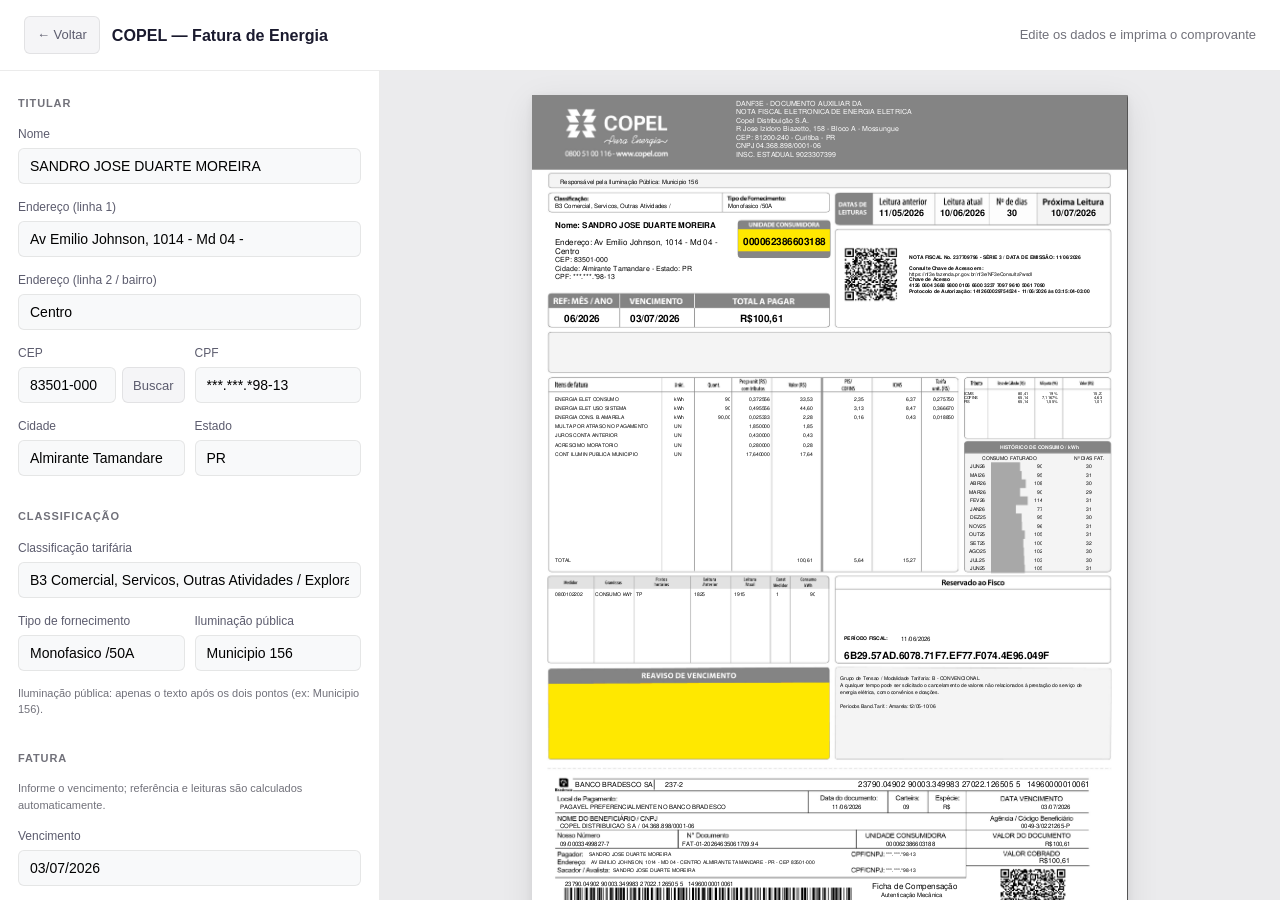
==== commit f294326d: "1.1.2" ====
--- a/modulos/copel.html
+++ b/modulos/copel.html
@@ -102,6 +102,12 @@
       outline: none;
       border-color: var(--border-focus);
       background: #fff;
+    }
+
+    .field input[readonly] {
+      background: #eef0f2;
+      color: var(--text-secondary);
+      cursor: default;
     }
 
     .field-row {
@@ -967,25 +973,29 @@
 
         <div class="divider"></div>
         <span class="sidebar-title">Fatura</span>
-        <p class="field-hint">Altere referência ou vencimento para recalcular as datas. Deixe em branco para usar a data atual.</p>
+        <p class="field-hint">Informe o vencimento; referência e leituras são calculados automaticamente.</p>
+        <div class="field">
+          <label for="inp-vencimento">Vencimento</label>
+          <input id="inp-vencimento" type="text" inputmode="numeric" maxlength="10" placeholder="DD/MM/AAAA" />
+        </div>
         <div class="field-row">
           <div class="field">
             <label for="inp-ref-mes">Referência (mês/ano)</label>
-            <input id="inp-ref-mes" type="text" inputmode="numeric" maxlength="7" placeholder="MM/AAAA" />
+            <input id="inp-ref-mes" type="text" readonly tabindex="-1" />
           </div>
           <div class="field">
-            <label for="inp-vencimento">Vencimento</label>
-            <input id="inp-vencimento" type="text" inputmode="numeric" maxlength="10" placeholder="DD/MM/AAAA" />
+            <label for="inp-leitura-atual">Leitura atual (data)</label>
+            <input id="inp-leitura-atual" type="text" readonly tabindex="-1" />
           </div>
         </div>
         <div class="field-row">
           <div class="field">
             <label for="inp-leitura-ant">Leitura anterior (data)</label>
-            <input id="inp-leitura-ant" type="text" readonly />
+            <input id="inp-leitura-ant" type="text" readonly tabindex="-1" />
           </div>
           <div class="field">
-            <label for="inp-leitura-atual">Leitura atual (data)</label>
-            <input id="inp-leitura-atual" type="text" readonly />
+            <label for="inp-proxima-leitura">Próxima leitura (data)</label>
+            <input id="inp-proxima-leitura" type="text" readonly tabindex="-1" />
           </div>
         </div>
 
@@ -1081,6 +1091,7 @@
         classificacao: "B3 Comercial, Servicos, Outras Atividades / Exploracao de Jogos Eletronicos Recreati",
         tipoFornecimento: "Monofasico /50A",
         iluminacao: "Municipio 156",
+        vencimento: "03/07/2026",
         reavisoAtivo: false,
         reavisoRef: "05/2026",
         reavisoValor: "100,32",
@@ -1108,52 +1119,49 @@
         return `${pad2(d.getDate())}/${pad2(d.getMonth() + 1)}/${d.getFullYear()}`;
       }
 
+      function parseDataBr(str) {
+        const m = String(str || "").trim().match(/^(\d{2})\/(\d{2})\/(\d{4})$/);
+        if (!m) return null;
+        const d = new Date(+m[3], +m[2] - 1, +m[1]);
+        return Number.isNaN(d.getTime()) ? null : d;
+      }
+
       function calcularDatasAutomaticas() {
-        const hoje = new Date();
-        const diasEntreLeituras = 32;
-
-        // Mês de referência: usa o campo se preenchido e válido, senão mês atual
-        const refMesStr = ($("inp-ref-mes") || {}).value || "";
-        let refDate = null;
-        if (/^\d{2}\/\d{4}$/.test(refMesStr.trim())) {
-          const [m, y] = refMesStr.trim().split("/");
-          const t = new Date(+y, +m - 1, 1);
-          if (!isNaN(t.getTime())) refDate = t;
+        const DIAS_ATE_LEITURA_ATUAL = 23;
+        const DIAS_ENTRE_LEITURAS = 30;
+
+        const vencStr = ($("inp-vencimento") || {}).value.trim();
+        let vencDate = parseDataBr(vencStr);
+        let vencimento = vencStr;
+
+        if (!vencDate) {
+          const hoje = new Date();
+          let mes = hoje.getMonth() + 1;
+          let ano = hoje.getFullYear();
+          if (mes > 11) {
+            mes = 0;
+            ano += 1;
+          }
+          vencDate = new Date(ano, mes, 3);
+          vencimento = formatarData(vencDate);
         }
-        const base = refDate || hoje;
-        const mes = base.getMonth();
-        const ano = base.getFullYear();
-        const refMes = `${pad2(mes + 1)}/${ano}`;
-
-        // Vencimento: usa o campo se preenchido e válido, senão dia 20 do mês seguinte ao ref
-        const vencStr = ($("inp-vencimento") || {}).value || "";
-        let vencimento;
-        if (/^\d{2}\/\d{2}\/\d{4}$/.test(vencStr.trim())) {
-          vencimento = vencStr.trim();
-        } else {
-          let vencMes = mes + 1;
-          let vencAno = ano;
-          if (vencMes > 11) { vencMes = 0; vencAno += 1; }
-          vencimento = formatarData(new Date(vencAno, vencMes, 20));
-        }
-
-        // Leitura atual: se ref personalizado, usa último dia do mês (sem ultrapassar hoje)
-        let leituraAtual;
-        if (refDate) {
-          const ultimoDia = new Date(ano, mes + 1, 0);
-          leituraAtual = ultimoDia > hoje ? new Date(hoje) : ultimoDia;
-        } else {
-          leituraAtual = new Date(hoje);
-        }
+
+        const leituraAtual = new Date(vencDate);
+        leituraAtual.setDate(leituraAtual.getDate() - DIAS_ATE_LEITURA_ATUAL);
 
         const leituraAnterior = new Date(leituraAtual);
-        leituraAnterior.setDate(leituraAnterior.getDate() - diasEntreLeituras);
+        leituraAnterior.setDate(leituraAnterior.getDate() - DIAS_ENTRE_LEITURAS);
 
         const proximaLeitura = new Date(leituraAtual);
-        proximaLeitura.setDate(proximaLeitura.getDate() + 30);
+        proximaLeitura.setDate(proximaLeitura.getDate() + DIAS_ENTRE_LEITURAS);
 
         const emissao = new Date(leituraAtual);
-        emissao.setDate(emissao.getDate() + 2);
+        emissao.setDate(emissao.getDate() + 1);
+
+        const refMes = `${pad2(leituraAtual.getMonth() + 1)}/${leituraAtual.getFullYear()}`;
+        const numDias = String(
+          Math.round((leituraAtual.getTime() - leituraAnterior.getTime()) / 86400000)
+        );
 
         return {
           refMes,
@@ -1161,7 +1169,7 @@
           leituraAtual: formatarData(leituraAtual),
           leituraAnterior: formatarData(leituraAnterior),
           proximaLeitura: formatarData(proximaLeitura),
-          numDias: String(diasEntreLeituras),
+          numDias,
           emissao: formatarData(emissao),
         };
       }
@@ -1250,13 +1258,6 @@
 
       function formatarValorNum(v) {
         return String(v || "").replace(".", ",").replace(/[^\d,]/g, "");
-      }
-
-      function parseDataBr(str) {
-        const m = String(str || "").trim().match(/^(\d{2})\/(\d{2})\/(\d{4})$/);
-        if (!m) return null;
-        const d = new Date(+m[3], +m[2] - 1, +m[1]);
-        return Number.isNaN(d.getTime()) ? null : d;
       }
 
       function calcularDataCorte(vencimento) {
@@ -1430,10 +1431,11 @@
 
         aplicarReaviso(docRoot, s);
 
-        if (!$("inp-ref-mes").value.trim()) $("inp-ref-mes").value = s.refMes;
         if (!$("inp-vencimento").value.trim()) $("inp-vencimento").value = s.vencimento;
+        $("inp-ref-mes").value = s.refMes;
         $("inp-leitura-ant").value = s.leituraAnterior;
         $("inp-leitura-atual").value = s.leituraAtual;
+        $("inp-proxima-leitura").value = s.proximaLeitura;
         if (s.consumo && !$("inp-consumo").value.trim()) $("inp-consumo").value = s.consumo;
         ajustarAlturaPreview();
       }
@@ -1455,6 +1457,7 @@
         $("inp-classificacao").value = defaults.classificacao;
         $("inp-tipo-fornecimento").value = defaults.tipoFornecimento;
         $("inp-iluminacao").value = defaults.iluminacao;
+        $("inp-vencimento").value = defaults.vencimento;
         $("inp-reaviso-ativo").checked = defaults.reavisoAtivo;
         $("inp-reaviso-ref").value = defaults.reavisoRef;
         $("inp-reaviso-valor").value = defaults.reavisoValor;
@@ -1472,7 +1475,6 @@
           e.target.value = e.target.value.toUpperCase();
           e.target.setSelectionRange(pos, pos);
         }
-        if (e.target.id === "inp-ref-mes") e.target.value = maskMesAno(e.target.value);
         if (e.target.id === "inp-vencimento") e.target.value = maskData(e.target.value);
         if (e.target.id === "inp-reaviso-ref") e.target.value = maskMesAno(e.target.value);
         if (e.target.id === "inp-reaviso-vencimento") e.target.value = maskData(e.target.value);
